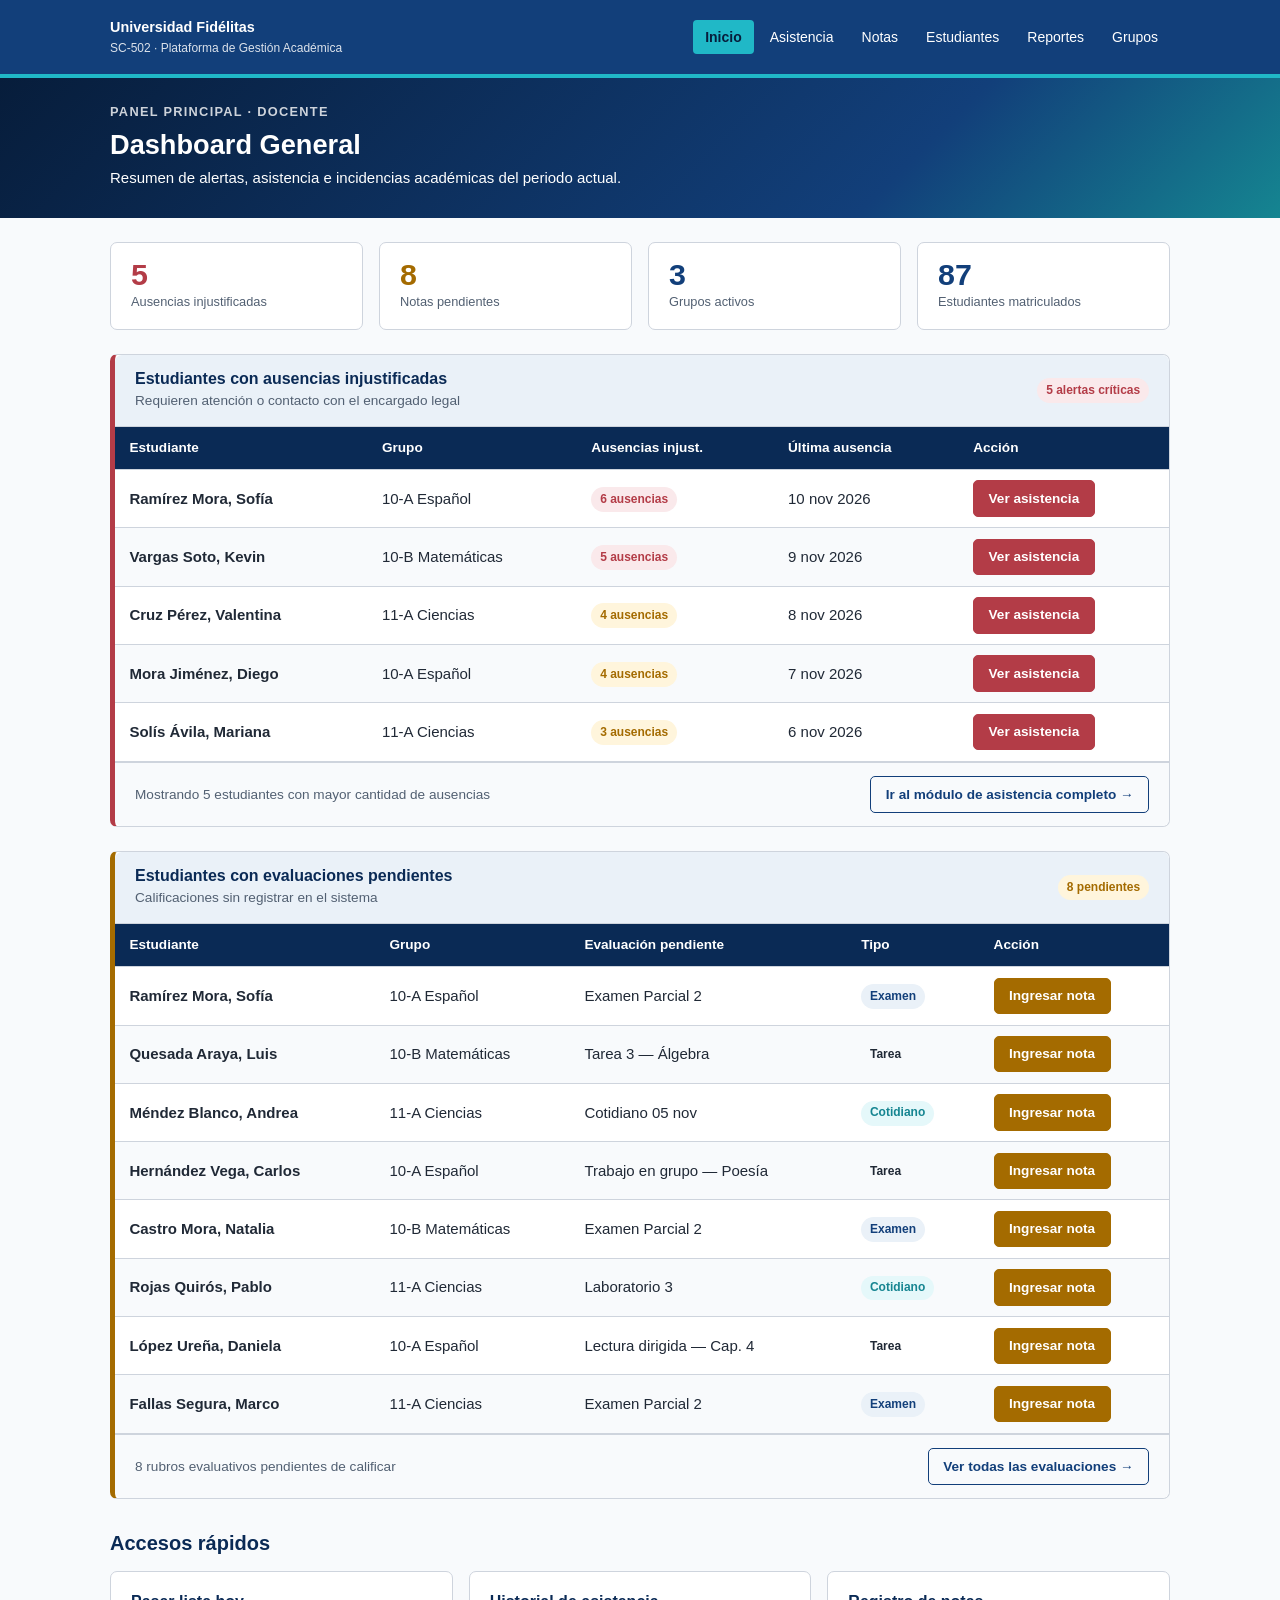
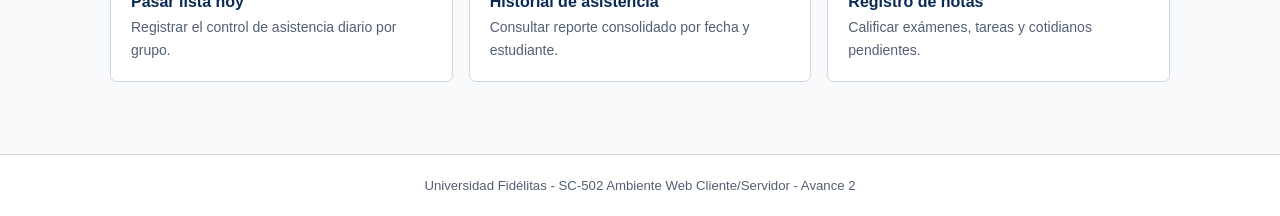
==== index.html @ df0d6731 "Asistencia y Pagina principal" ====
<!DOCTYPE html>
<html lang="es">
<head>
    <meta charset="UTF-8">
    <meta name="viewport" content="width=device-width, initial-scale=1.0">
    <title>Inicio — Dashboard | Plataforma Académica</title>
    <link rel="stylesheet" href="css/estilos.css">
</head>
<body>

<header class="encabezado">
    <div class="contenedor encabezado-inner">
        <p class="marca">
            Universidad Fidélitas
            <small>SC-502 · Plataforma de Gestión Académica</small>
        </p>
        <nav>
            <a href="index.html" class="activo" aria-current="page">Inicio</a>
            <a href="asistencia.html">Asistencia</a>
            <a href="#">Notas</a>
            <a href="#">Estudiantes</a>
            <a href="#">Reportes</a>
            <a href="#">Grupos</a>
        </nav>
    </div>
</header>

<div class="hero">
    <div class="contenedor">
        <p class="subtitulo">Panel principal · Docente</p>
        <h1>Dashboard General</h1>
        <p>Resumen de alertas, asistencia e incidencias académicas del periodo actual.</p>
    </div>
</div>

<main>
    <div class="contenedor">

        <!-- Métricas Rápidas -->
        <div class="estadisticas">
            <div class="dato">
                <span class="numero" style="color:#b33c47;">5</span>
                <span class="etiqueta">Ausencias injustificadas</span>
            </div>
            <div class="dato">
                <span class="numero" style="color:#a46b00;">8</span>
                <span class="etiqueta">Notas pendientes</span>
            </div>
            <div class="dato">
                <span class="numero">3</span>
                <span class="etiqueta">Grupos activos</span>
            </div>
            <div class="dato">
                <span class="numero">87</span>
                <span class="etiqueta">Estudiantes matriculados</span>
            </div>
        </div>

        <!-- Alerta 1: Ausencias Injustificadas -->
        <div class="tarjeta" style="border-left: 5px solid #b33c47;">
            <div class="tarjeta-cabecera">
                <div>
                    <h2>Estudiantes con ausencias injustificadas</h2>
                    <span class="texto-muted" style="font-size:.85rem;">Requieren atención o contacto con el encargado legal</span>
                </div>
                <span class="insignia insignia-peligro">5 alertas críticas</span>
            </div>
            <div class="tabla-responsive">
                <table>
                    <thead>
                        <tr>
                            <th scope="col">Estudiante</th>
                            <th scope="col">Grupo</th>
                            <th scope="col">Ausencias injust.</th>
                            <th scope="col">Última ausencia</th>
                            <th scope="col">Acción</th>
                        </tr>
                    </thead>
                    <tbody>
                        <tr>
                            <td class="negrita">Ramírez Mora, Sofía</td>
                            <td>10-A Español</td>
                            <td><span class="insignia insignia-peligro">6 ausencias</span></td>
                            <td><time datetime="2026-11-10">10 nov 2026</time></td>
                            <td>
                                <a href="asistencia.html?grupo=10a#historial" 
                                   class="boton boton-peligro"
                                   aria-label="Ver historial de asistencia de Sofía Ramírez en 10-A Español">
                                    Ver asistencia
                                </a>
                            </td>
                        </tr>
                        <tr>
                            <td class="negrita">Vargas Soto, Kevin</td>
                            <td>10-B Matemáticas</td>
                            <td><span class="insignia insignia-peligro">5 ausencias</span></td>
                            <td><time datetime="2026-11-09">9 nov 2026</time></td>
                            <td>
                                <a href="asistencia.html?grupo=10b#historial" 
                                   class="boton boton-peligro"
                                   aria-label="Ver historial de asistencia de Kevin Vargas en 10-B Matemáticas">
                                    Ver asistencia
                                </a>
                            </td>
                        </tr>
                        <tr>
                            <td class="negrita">Cruz Pérez, Valentina</td>
                            <td>11-A Ciencias</td>
                            <td><span class="insignia insignia-aviso">4 ausencias</span></td>
                            <td><time datetime="2026-11-08">8 nov 2026</time></td>
                            <td>
                                <a href="asistencia.html?grupo=11a#historial" 
                                   class="boton boton-peligro"
                                   aria-label="Ver historial de asistencia de Valentina Cruz en 11-A Ciencias">
                                    Ver asistencia
                                </a>
                            </td>
                        </tr>
                        <tr>
                            <td class="negrita">Mora Jiménez, Diego</td>
                            <td>10-A Español</td>
                            <td><span class="insignia insignia-aviso">4 ausencias</span></td>
                            <td><time datetime="2026-11-07">7 nov 2026</time></td>
                            <td>
                                <a href="asistencia.html?grupo=10a#historial" 
                                   class="boton boton-peligro"
                                   aria-label="Ver historial de asistencia de Diego Mora en 10-A Español">
                                    Ver asistencia
                                </a>
                            </td>
                        </tr>
                        <tr>
                            <td class="negrita">Solís Ávila, Mariana</td>
                            <td>11-A Ciencias</td>
                            <td><span class="insignia insignia-aviso">3 ausencias</span></td>
                            <td><time datetime="2026-11-06">6 nov 2026</time></td>
                            <td>
                                <a href="asistencia.html?grupo=11a#historial" 
                                   class="boton boton-peligro"
                                   aria-label="Ver historial de asistencia de Mariana Solís en 11-A Ciencias">
                                    Ver asistencia
                                </a>
                            </td>
                        </tr>
                    </tbody>
                </table>
            </div>
            <div class="tarjeta-pie">
                <span class="texto-muted" style="font-size:.85rem;">Mostrando 5 estudiantes con mayor cantidad de ausencias</span>
                <a href="asistencia.html#historial" class="boton boton-contorno">Ir al módulo de asistencia completo →</a>
            </div>
        </div>

        <!-- Alerta 2: Notas Incompletas -->
        <div class="tarjeta" style="border-left: 5px solid #a46b00;">
            <div class="tarjeta-cabecera">
                <div>
                    <h2>Estudiantes con evaluaciones pendientes</h2>
                    <span class="texto-muted" style="font-size:.85rem;">Calificaciones sin registrar en el sistema</span>
                </div>
                <span class="insignia insignia-aviso">8 pendientes</span>
            </div>
            <div class="tabla-responsive">
                <table>
                    <thead>
                        <tr>
                            <th scope="col">Estudiante</th>
                            <th scope="col">Grupo</th>
                            <th scope="col">Evaluación pendiente</th>
                            <th scope="col">Tipo</th>
                            <th scope="col">Acción</th>
                        </tr>
                    </thead>
                    <tbody>
                        <tr>
                            <td class="negrita">Ramírez Mora, Sofía</td>
                            <td>10-A Español</td>
                            <td>Examen Parcial 2</td>
                            <td><span class="insignia insignia-primario">Examen</span></td>
                            <td><a href="#" class="boton boton-aviso">Ingresar nota</a></td>
                        </tr>
                        <tr>
                            <td class="negrita">Quesada Araya, Luis</td>
                            <td>10-B Matemáticas</td>
                            <td>Tarea 3 — Álgebra</td>
                            <td><span class="insignia">Tarea</span></td>
                            <td><a href="#" class="boton boton-aviso">Ingresar nota</a></td>
                        </tr>
                        <tr>
                            <td class="negrita">Méndez Blanco, Andrea</td>
                            <td>11-A Ciencias</td>
                            <td>Cotidiano 05 nov</td>
                            <td><span class="insignia insignia-acento">Cotidiano</span></td>
                            <td><a href="#" class="boton boton-aviso">Ingresar nota</a></td>
                        </tr>
                        <tr>
                            <td class="negrita">Hernández Vega, Carlos</td>
                            <td>10-A Español</td>
                            <td>Trabajo en grupo — Poesía</td>
                            <td><span class="insignia">Tarea</span></td>
                            <td><a href="#" class="boton boton-aviso">Ingresar nota</a></td>
                        </tr>
                        <tr>
                            <td class="negrita">Castro Mora, Natalia</td>
                            <td>10-B Matemáticas</td>
                            <td>Examen Parcial 2</td>
                            <td><span class="insignia insignia-primario">Examen</span></td>
                            <td><a href="#" class="boton boton-aviso">Ingresar nota</a></td>
                        </tr>
                        <tr>
                            <td class="negrita">Rojas Quirós, Pablo</td>
                            <td>11-A Ciencias</td>
                            <td>Laboratorio 3</td>
                            <td><span class="insignia insignia-acento">Cotidiano</span></td>
                            <td><a href="#" class="boton boton-aviso">Ingresar nota</a></td>
                        </tr>
                        <tr>
                            <td class="negrita">López Ureña, Daniela</td>
                            <td>10-A Español</td>
                            <td>Lectura dirigida — Cap. 4</td>
                            <td><span class="insignia">Tarea</span></td>
                            <td><a href="#" class="boton boton-aviso">Ingresar nota</a></td>
                        </tr>
                        <tr>
                            <td class="negrita">Fallas Segura, Marco</td>
                            <td>11-A Ciencias</td>
                            <td>Examen Parcial 2</td>
                            <td><span class="insignia insignia-primario">Examen</span></td>
                            <td><a href="#" class="boton boton-aviso">Ingresar nota</a></td>
                        </tr>
                    </tbody>
                </table>
            </div>
            <div class="tarjeta-pie">
                <span class="texto-muted" style="font-size:.85rem;">8 rubros evaluativos pendientes de calificar</span>
                <a href="#" class="boton boton-contorno">Ver todas las evaluaciones →</a>
            </div>
        </div>

        <!-- Accesos Rápidos -->
        <h2 style="margin-top:2rem;margin-bottom:1rem;">Accesos rápidos</h2>
        <div class="estadisticas">
            <a href="asistencia.html" class="tarjeta" style="text-decoration:none;color:inherit;padding:1.25rem;display:block;">
                <h3 style="margin-bottom:.3rem;"> Pasar lista hoy</h3>
                <p class="texto-muted" style="font-size:.875rem;margin:0;">Registrar el control de asistencia diario por grupo.</p>
            </a>
            <a href="asistencia.html#historial" class="tarjeta" style="text-decoration:none;color:inherit;padding:1.25rem;display:block;">
                <h3 style="margin-bottom:.3rem;"> Historial de asistencia</h3>
                <p class="texto-muted" style="font-size:.875rem;margin:0;">Consultar reporte consolidado por fecha y estudiante.</p>
            </a>
            <a href="#" class="tarjeta" style="text-decoration:none;color:inherit;padding:1.25rem;display:block;">
                <h3 style="margin-bottom:.3rem;"> Registro de notas</h3>
                <p class="texto-muted" style="font-size:.875rem;margin:0;">Calificar exámenes, tareas y cotidianos pendientes.</p>
            </a>
        </div>

    </div>
</main>

<footer class="pie">
    Universidad Fidélitas - SC-502 Ambiente Web Cliente/Servidor - Avance 2
</footer>

</body>
</html>
---- css/estilos.css ----
* {
    box-sizing: border-box;
}

body {
    margin: 0;
    font-family: Arial, sans-serif;
    font-size: 15px;
    line-height: 1.6;
    color: #202936;
    background: #f8fafc;
    display: flex;
    flex-direction: column;
    min-height: 100vh;
}

h1, h2, h3 { margin: 0 0 .75rem; color: #0a2a55; line-height: 1.2; }
h1 { font-size: 1.7rem; }
h2 { font-size: 1.25rem; }
h3 { font-size: 1rem; }
p  { margin: 0 0 .75rem; }
a  { color: #123f7a; }

.contenedor {
    width: 92%;
    max-width: 1060px;
    margin: 0 auto;
}

.encabezado {
    background: #123f7a;
    border-bottom: 4px solid #20b8c7;
    padding: 1rem 0;
    color: #fff;
}

.encabezado-inner {
    display: flex;
    align-items: center;
    justify-content: space-between;
    gap: 1rem;
    flex-wrap: wrap;
}

.marca { font-weight: 700; font-size: .9rem; margin: 0; color: #fff; }
.marca small { display: block; font-size: .75rem; font-weight: 400; opacity: .85; }

nav { display: flex; gap: .25rem; flex-wrap: wrap; }

nav a {
    display: inline-block;
    padding: .35rem .75rem;
    border-radius: 4px;
    color: #fff;
    text-decoration: none;
    font-size: .875rem;
}

nav a:hover { background: rgba(255,255,255,.15); }
nav a.activo { background: #20b8c7; color: #071d3b; font-weight: 700; }

.hero {
    background: linear-gradient(135deg, #071d3b, #123f7a 70%, #158591);
    color: #fff;
    padding: 1.5rem 0;
}

.hero h1, .hero p { color: #fff; margin-bottom: .25rem; }
.hero .subtitulo { font-size: .8rem; font-weight: 700; letter-spacing: .1em; text-transform: uppercase; opacity: .8; margin-bottom: .4rem; }

main { flex: 1; padding: 1.5rem 0; }

.tarjeta {
    background: #fff;
    border: 1px solid #ced4dd;
    border-radius: 7px;
    margin-bottom: 1.5rem;
}

.tarjeta-cabecera {
    display: flex;
    align-items: center;
    justify-content: space-between;
    gap: 1rem;
    flex-wrap: wrap;
    padding: .85rem 1.25rem;
    border-bottom: 1px solid #ced4dd;
    background: #eaf1f8;
    border-radius: 7px 7px 0 0;
}

.tarjeta-cabecera h2 { margin: 0; font-size: 1rem; }
.tarjeta-cuerpo { padding: 1.25rem; }
.tarjeta-pie {
    padding: .85rem 1.25rem;
    border-top: 1px solid #ced4dd;
    background: #f8fafc;
    border-radius: 0 0 7px 7px;
    display: flex;
    gap: .75rem;
    flex-wrap: wrap;
    align-items: center;
    justify-content: space-between;
}

.estadisticas {
    display: grid;
    grid-template-columns: repeat(auto-fit, minmax(180px, 1fr));
    gap: 1rem;
    margin-bottom: 1.5rem;
}

.dato {
    background: #fff;
    border: 1px solid #ced4dd;
    border-radius: 7px;
    padding: 1rem 1.25rem;
}

.dato .numero { display: block; font-size: 1.9rem; font-weight: 800; color: #123f7a; line-height: 1; }
.dato .etiqueta { font-size: .8rem; color: #526072; margin-top: .2rem; }

.tabla-responsive { overflow-x: auto; }

table { width: 100%; border-collapse: collapse; background: #fff; }
th, td { padding: .65rem .9rem; text-align: left; border-bottom: 1px solid #ced4dd; vertical-align: middle; }
thead th { background: #0a2a55; color: #fff; font-size: .85rem; }
tbody tr:hover { background: #eaf1f8; }
tbody tr:nth-child(even) { background: #f8fafc; }
tbody tr:nth-child(even):hover { background: #eaf1f8; }

.boton {
    display: inline-block;
    padding: .4rem .9rem;
    border: 1px solid #123f7a;
    border-radius: 5px;
    font: inherit;
    font-size: .85rem;
    font-weight: 700;
    cursor: pointer;
    text-decoration: none;
    white-space: nowrap;
}

.boton-primario { background: #123f7a; color: #fff; }
.boton-primario:hover { background: #0a2a55; color: #fff; }
.boton-peligro { background: #b33c47; border-color: #b33c47; color: #fff; }
.boton-peligro:hover { background: #8c2e38; }
.boton-aviso { background: #a46b00; border-color: #a46b00; color: #fff; }
.boton-aviso:hover { background: #7f5200; }
.boton-contorno { background: transparent; color: #123f7a; }
.boton-contorno:hover { background: #eaf1f8; }

.insignia {
    display: inline-block;
    padding: .18rem .55rem;
    border-radius: 999px;
    font-size: .75rem;
    font-weight: 700;
}

.insignia-peligro   { background: #fae9eb; color: #b33c47; }
.insignia-aviso     { background: #fff5dc; color: #a46b00; }
.insignia-exito     { background: #e8f5ee; color: #2e7b56; }
.insignia-info      { background: #e7f4f9; color: #176f96; }
.insignia-primario  { background: #eaf1f8; color: #123f7a; }
.insignia-acento    { background: #e5f8fa; color: #158591; }

.alerta {
    padding: .85rem 1.1rem;
    border-radius: 6px;
    border-left: 5px solid;
    margin-bottom: 1rem;
}
.alerta-aviso  { background: #fff5dc; border-color: #a46b00; }
.alerta-peligro { background: #fae9eb; border-color: #b33c47; }
.alerta-exito  { background: #e8f5ee; border-color: #2e7b56; }

.fila-formulario { display: flex; gap: 1rem; flex-wrap: wrap; }
.campo { flex: 1 1 180px; margin-bottom: 1rem; }
label { display: block; font-weight: 700; margin-bottom: .3rem; font-size: .9rem; }
input[type="text"], input[type="date"], input[type="number"], select, textarea {
    width: 100%;
    padding: .55rem .75rem;
    border: 1px solid #8792a2;
    border-radius: 5px;
    font: inherit;
    font-size: .9rem;
    background: #fff;
    color: #202936;
}
input:focus, select:focus { outline: 2px solid #20b8c7; border-color: #20b8c7; }

.grupo-asistencia { display: inline-flex; gap: 3px; }
.grupo-asistencia input[type="radio"] { display: none; }

.grupo-asistencia label {
    display: inline-block;
    width: 2rem;
    padding: .28rem 0;
    border: 2px solid #ced4dd;
    border-radius: 4px;
    font-size: .78rem;
    font-weight: 700;
    text-align: center;
    cursor: pointer;
    margin: 0;
    background: #fff;
    color: #526072;
    letter-spacing: .03em;
}

.grupo-asistencia label:hover { border-color: #8792a2; }

.grupo-asistencia input[value="P"]:checked + label { background: #2e7b56; border-color: #2e7b56; color: #fff; }
.grupo-asistencia input[value="T"]:checked + label { background: #a46b00; border-color: #a46b00; color: #fff; }
.grupo-asistencia input[value="A"]:checked + label { background: #b33c47; border-color: #b33c47; color: #fff; }
.grupo-asistencia input[value="J"]:checked + label { background: #176f96; border-color: #176f96; color: #fff; }

.barra-filtros {
    background: #fff;
    border: 1px solid #ced4dd;
    border-radius: 7px;
    padding: 1rem 1.25rem;
    margin-bottom: 1.5rem;
    display: flex;
    gap: 1rem;
    flex-wrap: wrap;
    align-items: flex-end;
}

.barra-filtros .campo { margin-bottom: 0; }

.pie {
    padding: 1.25rem;
    text-align: center;
    font-size: .825rem;
    color: #526072;
    border-top: 1px solid #ced4dd;
    background: #fff;
}

.texto-muted  { color: #526072; }
.texto-centro { text-align: center; }
.negrita      { font-weight: 700; }
.fila-acciones { display: flex; gap: .5rem; flex-wrap: wrap; align-items: center; }
.separador    { border: 0; border-top: 1px solid #ced4dd; margin: 1.25rem 0; }
.migas { font-size: .85rem; color: #526072; margin-bottom: 1.25rem; }
.migas a { color: #123f7a; }

@media (max-width: 600px) {
    .fila-formulario, .estadisticas { display: block; }
    .campo { width: 100%; }
    nav { gap: .15rem; }
}
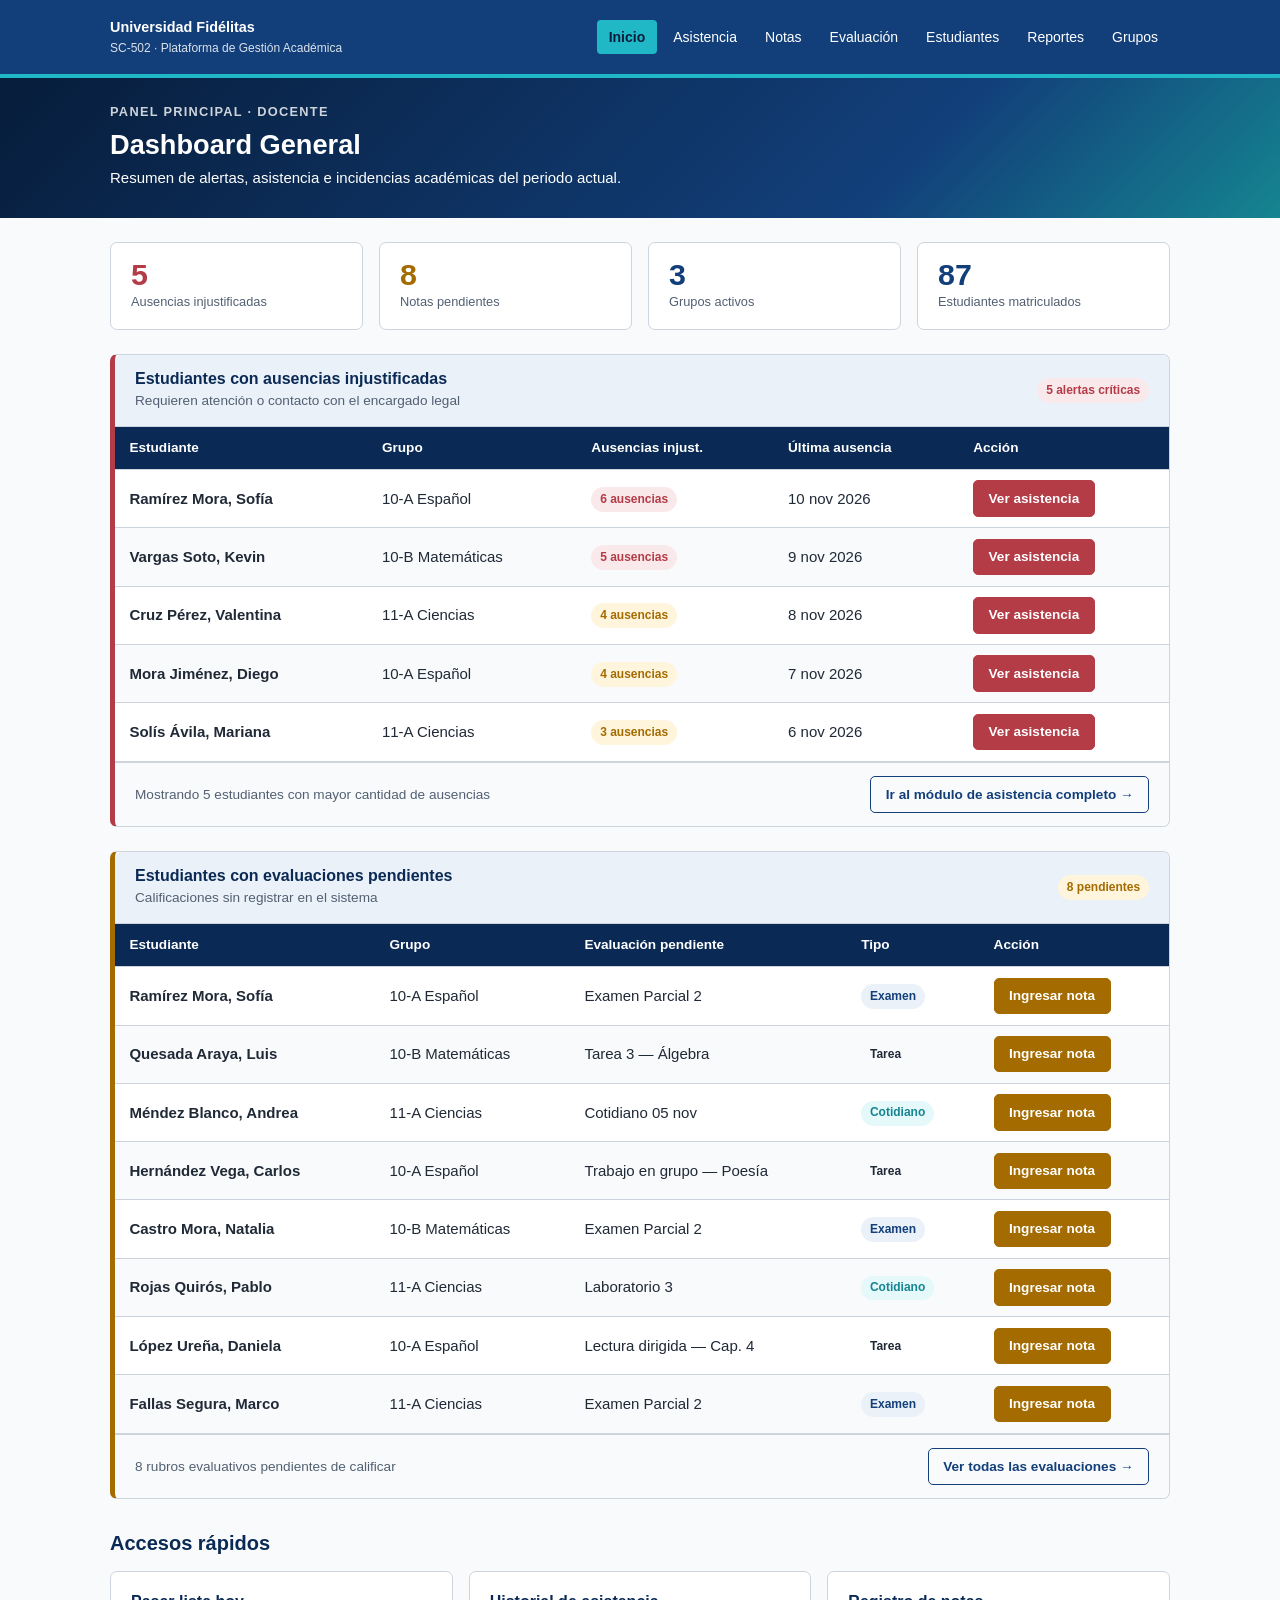
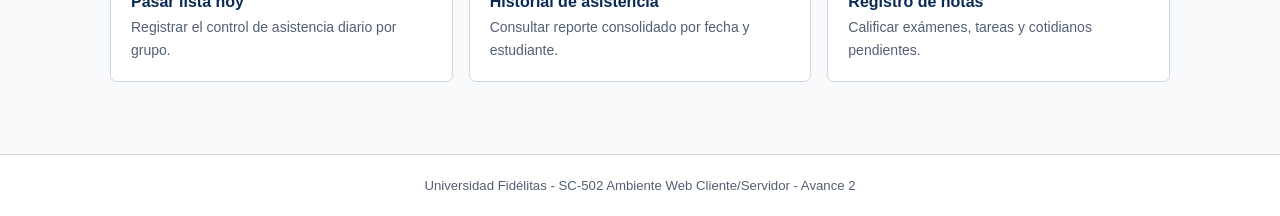
==== commit 9c2fff7e: "Integra modulos de notas y evaluacion y mejora asistencia y reportes" ====
--- a/index.html
+++ b/index.html
@@ -17,10 +17,11 @@
         <nav>
             <a href="index.html" class="activo" aria-current="page">Inicio</a>
             <a href="asistencia.html">Asistencia</a>
-            <a href="#">Notas</a>
+            <a href="notas.html">Notas</a>
+                <a href="evaluacion.html">Evaluación</a>
             <a href="#">Estudiantes</a>
-            <a href="#">Reportes</a>
-            <a href="#">Grupos</a>
+            <a href="reportes.html">Reportes</a>
+            <a href="grupos.html">Grupos</a>
         </nav>
     </div>
 </header>
